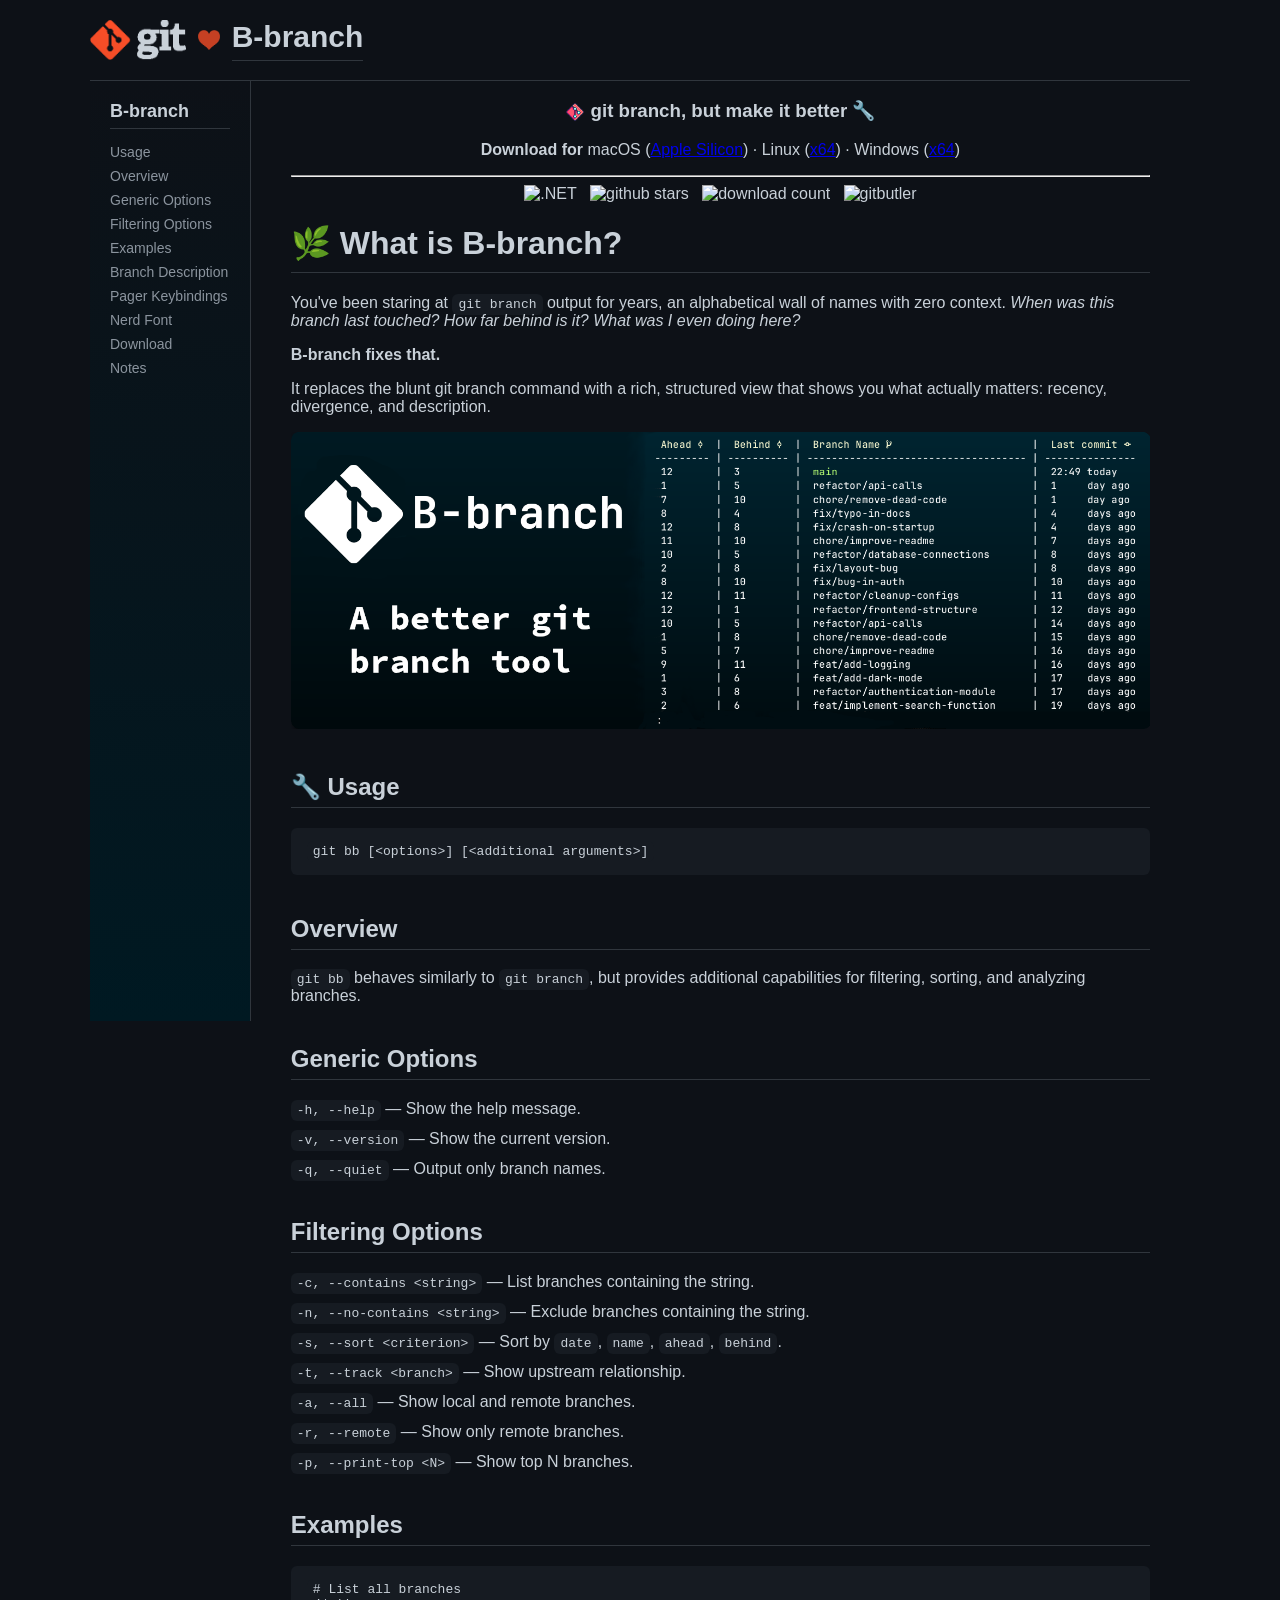
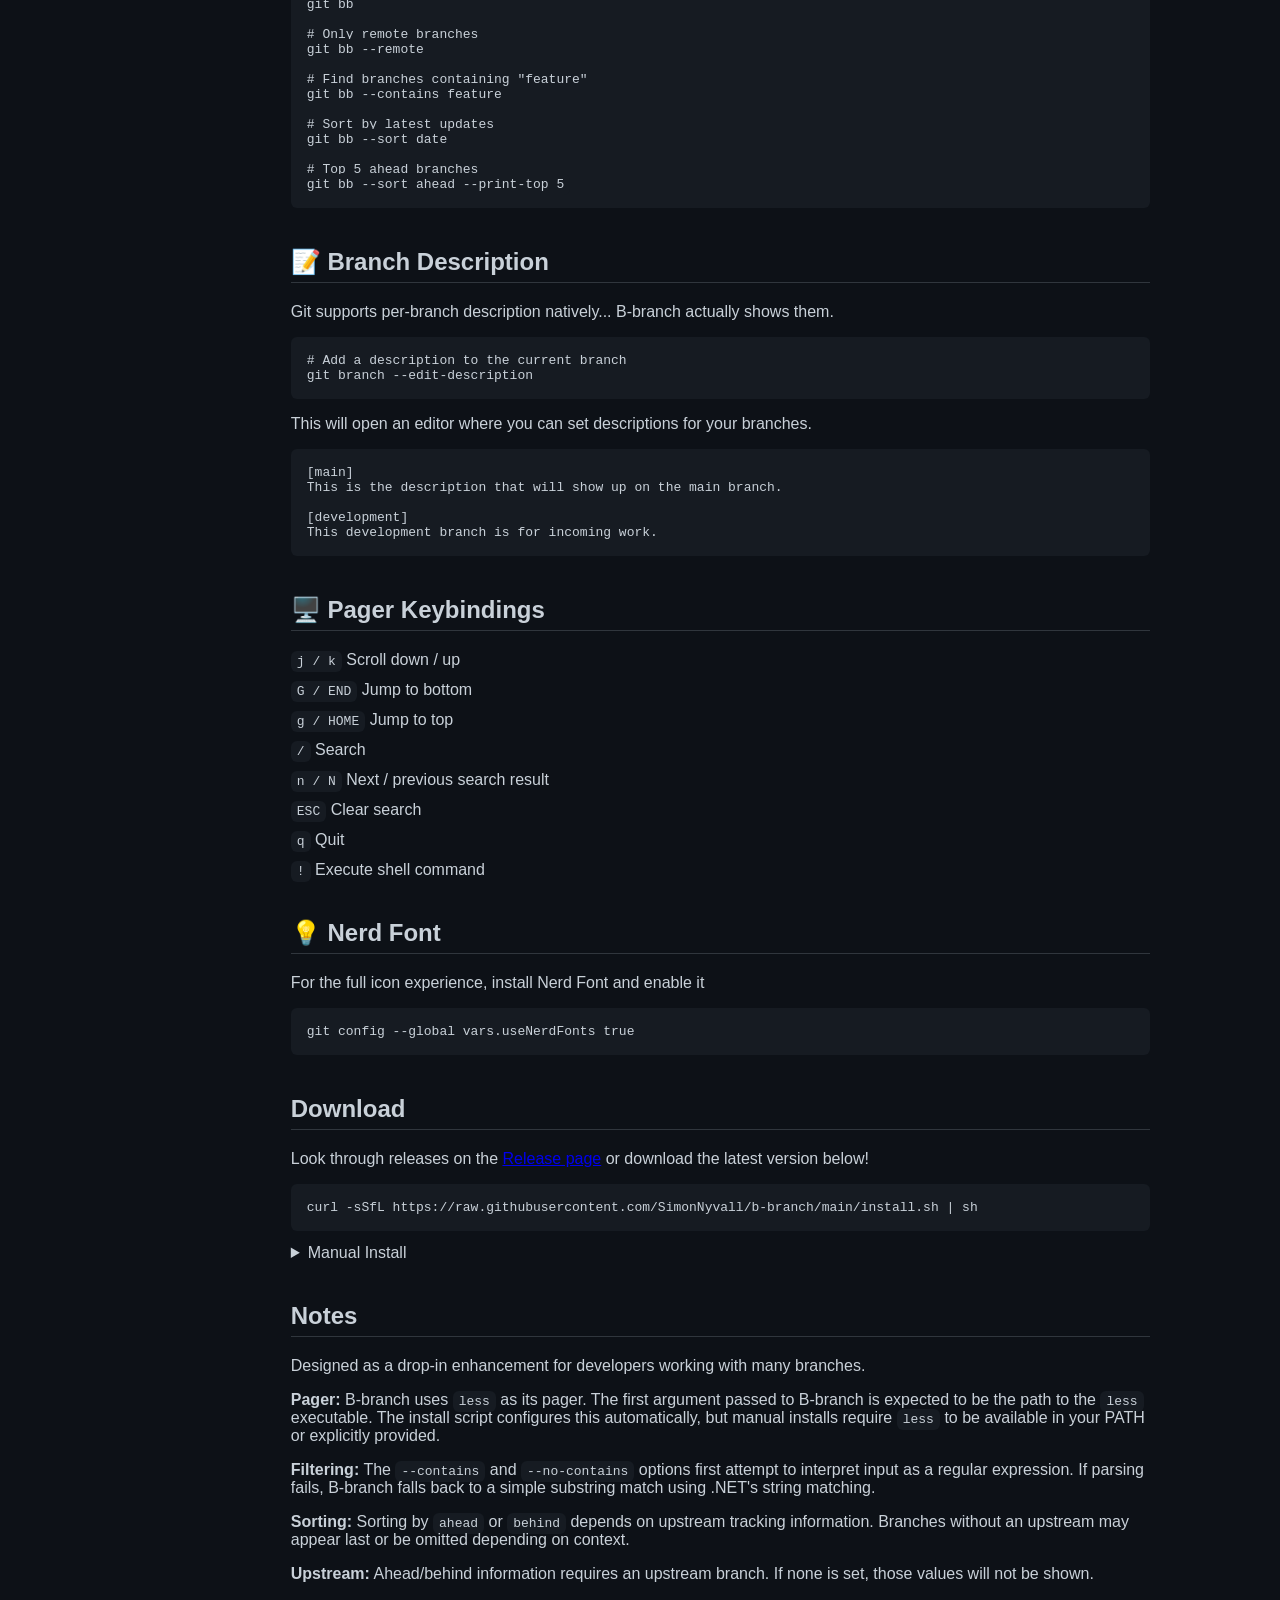
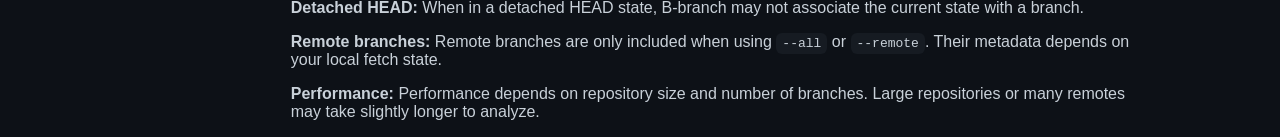
==== docs/index.html @ abdf4250 "fix: pages location" ====
<!doctype html>
<html lang="en">
  <head>
    <meta charset="UTF-8" />
    <title>B-branch Documentation</title>
    <meta name="viewport" content="width=device-width, initial-scale=1.0" />
    <link rel="stylesheet" href="styles.css" />
    <link rel="icon" href="../images/git-logo.ico" type="image/x-icon" />
  </head>

  <body>
    <div class="wrapper">
      <div class="banner">
        <div class="wrapper banner-inner">
          <img
            class="logo"
            src="../images/git-doc-logo.png"
            alt="Git Docs Logo"
          />
          <img class="heart" src="../images/heart.png" alt="Heart" />
          <h2 class="title">B-branch</h2>
        </div>
      </div>

      <div class="container">
        <!-- Sidebar -->
        <div class="sidebar">
          <h2>B-branch</h2>
          <a href="#usage">Usage</a>
          <a href="#overview">Overview</a>
          <a href="#generic">Generic Options</a>
          <a href="#filtering">Filtering Options</a>
          <a href="#examples">Examples</a>
          <a href="#branch-description">Branch Description</a>
          <a href="#pager-keybindings">Pager Keybindings</a>
          <a href="#nerd-font">Nerd Font</a>
          <a href="#download">Download</a>
          <a href="#notes">Notes</a>
        </div>

        <!-- Main Content -->
        <div class="content">
          <h3 align="center">
            <img
              width="20px"
              src="../images/mini-git-logo.png"
              style="vertical-align: middle"
            />
            git branch, <strong>but make it better</strong> 🔧
          </h3>
          <p align="center">
            <strong>Download for</strong> macOS (<a
              href="https://github.com/SimonNyvall/B-branch/releases"
              >Apple Silicon</a
            >) · Linux (<a
              href="https://github.com/SimonNyvall/B-branch/releases"
              >x64</a
            >) · Windows (<a
              href="https://github.com/SimonNyvall/B-branch/releases"
              >x64</a
            >)
          </p>

          <div align="center">
            <hr />
            <img
              src="https://img.shields.io/github/actions/workflow/status/SimonNyvall/B-branch/build-test.yml?style=flat&logoColor=white&label=last%20merge%20build&color=green"
              alt=".NET"
            />&nbsp;&nbsp;
            <img
              src="https://img.shields.io/github/stars/SimonNyvall/B-branch?style=flat&color=yellow"
              alt="github stars"
            />&nbsp;&nbsp;
            <img
              src="https://img.shields.io/github/downloads/SimonNyvall/B-branch/total?style=flat&logo=Github&color=blue"
              alt="download count"
            />&nbsp;&nbsp
            <img
              src="https://img.shields.io/badge/GitButler-%23B9F4F2?logo=data%3Aimage%2Fsvg%2Bxml%3Bbase64%[base64]%[base64]%2BCjxzdG9wIG9mZnNldD0iMSIvPgo8L3JhZGlhbEdyYWRpZW50Pgo8L2RlZnM%2BCjwvc3ZnPgo%3D"
              alt="gitbutler"
            />
          </div>

          <h1>🌿 What is B-branch?</h1>
          <p>
            You've been staring at <code>git branch</code> output for years, an
            alphabetical wall of names with zero context.
            <em
              >When was this branch last touched? How far behind is it? What was
              I even doing here?</em
            >
          </p>
          <p><strong>B-branch fixes that.</strong></p>
          <p>
            It replaces the blunt git branch command with a rich, structured
            view that shows you what actually matters: recency, divergence, and
            description.
          </p>
          <img src="../images/banner2.png" class="max-width" />
          <h2 id="usage">🔧 Usage</h2>
          <pre><code>git bb [&lt;options&gt;] [&lt;additional arguments&gt;]</code></pre>

          <h2 id="overview">Overview</h2>
          <p>
            <code>git bb</code> behaves similarly to <code>git branch</code>,
            but provides additional capabilities for filtering, sorting, and
            analyzing branches.
          </p>

          <h2 id="generic">Generic Options</h2>

          <div class="option">
            <code>-h, --help</code> — Show the help message.
          </div>
          <div class="option">
            <code>-v, --version</code> — Show the current version.
          </div>
          <div class="option">
            <code>-q, --quiet</code> — Output only branch names.
          </div>

          <h2 id="filtering">Filtering Options</h2>

          <div class="option">
            <code>-c, --contains &lt;string&gt;</code> — List branches
            containing the string.
          </div>
          <div class="option">
            <code>-n, --no-contains &lt;string&gt;</code> — Exclude branches
            containing the string.
          </div>
          <div class="option">
            <code>-s, --sort &lt;criterion&gt;</code> — Sort by
            <code>date</code>, <code>name</code>, <code>ahead</code>,
            <code>behind</code>.
          </div>
          <div class="option">
            <code>-t, --track &lt;branch&gt;</code> — Show upstream
            relationship.
          </div>
          <div class="option">
            <code>-a, --all</code> — Show local and remote branches.
          </div>
          <div class="option">
            <code>-r, --remote</code> — Show only remote branches.
          </div>
          <div class="option">
            <code>-p, --print-top &lt;N&gt;</code> — Show top N branches.
          </div>

          <h2 id="examples">Examples</h2>

          <pre><code># List all branches
git bb

# Only remote branches
git bb --remote

# Find branches containing "feature"
git bb --contains feature

# Sort by latest updates
git bb --sort date

# Top 5 ahead branches
git bb --sort ahead --print-top 5
</code></pre>

          <h2 id="branch-description">📝 Branch Description</h2>
          <p>
            Git supports per-branch description natively... B-branch actually
            shows them.
          </p>
          <pre>
# Add a description to the current branch
git branch --edit-description</pre
          >

          <p>
            This will open an editor where you can set descriptions for your
            branches.
          </p>

          <pre>
[main]
This is the description that will show up on the main branch.

[development]
This development branch is for incoming work.</pre
          >

          <h2 id="pager-keybindings">🖥️ Pager Keybindings</h2>
          <div class="option"><code>j / k</code> Scroll down / up</div>
          <div class="option"><code>G / END</code> Jump to bottom</div>
          <div class="option"><code>g / HOME</code> Jump to top</div>
          <div class="option"><code>/</code> Search</div>
          <div class="option">
            <code>n / N</code> Next / previous search result
          </div>
          <div class="option"><code>ESC</code> Clear search</div>
          <div class="option"><code>q</code> Quit</div>
          <div class="option"><code>!</code> Execute shell command</div>

          <h2 id="nerd-font">💡 Nerd Font</h2>
          <p>For the full icon experience, install Nerd Font and enable it</p>
          <pre>git config --global vars.useNerdFonts true</pre>

          <h2 id="download">Download</h2>

          <p>
            Look through releases on the
            <a href="https://github.com/SimonNyvall/B-branch/releases"
              >Release page</a
            >
            or download the latest version below!
          </p>

          <pre>
curl -sSfL https://raw.githubusercontent.com/SimonNyvall/b-branch/main/install.sh | sh
</pre
          >

          <details class="docs-details">
            <summary>Manual Install</summary>

            <h2>Pre-Installation Cleanup 🧹</h2>

            <p>
              Before reinstalling <strong>B-branch</strong>, follow these steps
              to remove previous configurations.
            </p>

            <ol>
              <li>
                <strong>Delete</strong> the <code>bin</code> directory:
                <ul>
                  <li>
                    <strong>Windows</strong>: Delete the
                    <code>b-branch</code> folder from
                    <code>C:\Users\&lt;user&gt;\AppData\Local\bin\</code>
                  </li>
                  <li><strong>Unix</strong>: Run the following command:</li>
                </ul>

                <pre><code>sudo rm -rf /usr/local/bin/b-branch</code></pre>
              </li>

              <li>
                Remove Git Alias:
                <ul>
                  <li>
                    <strong>Open</strong> the git config file (<code
                      >~/.gitconfig</code
                    >
                    or <code>%USERPROFILE%\.gitconfig</code>)
                  </li>
                  <li>
                    <strong>Delete</strong> the lines for the
                    <strong>bb</strong> alias
                  </li>
                </ul>
              </li>
            </ol>

            <h2>Manual Install</h2>

            <ol>
              <li><strong>Download</strong> the binary for your system.</li>

              <li>
                <strong>Unzip</strong> the file:
                <pre><code>unzip b-branch-&lt;arch&gt;.zip</code></pre>
              </li>

              <li>
                <strong>Move</strong> the directory to your <code>bin</code>.
              </li>
            </ol>

            <div class="note">
              <strong>Note:</strong> <code>&lt;arch&gt;</code> refers to the
              architecture of the downloaded binary.
            </div>

            <h2>Windows 🪟</h2>

            <div class="note">
              <strong>Note:</strong> Replace <code>&lt;user&gt;</code> with your
              username.
            </div>

            <ul>
              <li>
                <strong>Move</strong> the folder:
                <pre><code>move "C:\b-branch-&lt;arch&gt;" "C:\Users\&lt;user&gt;\AppData\Local\bin\b-branch"</code></pre>
              </li>

              <li>
                <strong>Link</strong> to Git:
                <pre><code>git config --global alias.bb '!f() { /c/Users/&lt;user&gt;/AppData/Local/B-branch/CLI.exe "$@"; }; f'</code></pre>
              </li>
            </ul>

            <h2>Unix 🐧 🍎</h2>

            <ul>
              <li>
                <strong>Move</strong> the directory:
                <pre><code>sudo mv b-branch-&lt;arch&gt; /usr/local/bin/b-branch</code></pre>
              </li>

              <li>
                <strong>Link</strong> to Git:
                <pre><code>git config --global alias.bb '!bash -c '\''"'/usr/local/bin/b-branch/CLI'" "$@"'\'' bash'</code></pre>
              </li>
            </ul>
          </details>

          <h2 id="notes">Notes</h2>
          <p>
            Designed as a drop-in enhancement for developers working with many
            branches.
          </p>

          <p>
            <strong>Pager:</strong> B-branch uses <code>less</code> as its
            pager. The first argument passed to B-branch is expected to be the
            path to the <code>less</code> executable. The install script
            configures this automatically, but manual installs require
            <code>less</code> to be available in your PATH or explicitly
            provided.
          </p>

          <p>
            <strong>Filtering:</strong> The <code>--contains</code> and
            <code>--no-contains</code> options first attempt to interpret input
            as a regular expression. If parsing fails, B-branch falls back to a
            simple substring match using .NET's string matching.
          </p>

          <p>
            <strong>Sorting:</strong> Sorting by <code>ahead</code> or
            <code>behind</code> depends on upstream tracking information.
            Branches without an upstream may appear last or be omitted depending
            on context.
          </p>

          <p>
            <strong>Upstream:</strong> Ahead/behind information requires an
            upstream branch. If none is set, those values will not be shown.
          </p>

          <p>
            <strong>Detached HEAD:</strong> When in a detached HEAD state,
            B-branch may not associate the current state with a branch.
          </p>

          <p>
            <strong>Remote branches:</strong> Remote branches are only included
            when using <code>--all</code> or <code>--remote</code>. Their
            metadata depends on your local fetch state.
          </p>

          <p>
            <strong>Performance:</strong> Performance depends on repository size
            and number of branches. Large repositories or many remotes may take
            slightly longer to analyze.
          </p>
        </div>
      </div>
    </div>
  </body>
</html>
---- docs/styles.css ----
/* Color theme */
:root {
    --bg: #0d1117;
    --panel: #161b22;
    --text: #c9d1d9;
    --muted: #8b949e;
    --border: #30363d;
    --accent: #58a6ff;
}

/* Layout */
body {
    margin: 0;
    font-family: -apple-system, BlinkMacSystemFont, "Segoe UI", Helvetica, Arial, sans-serif;
    background: var(--bg);
    color: var(--text);
    display: flex;
}

/* Sidebar */
.sidebar {
    width: 260px;
    height: 100vh;
    position: sticky;
    top: 0;
    background: linear-gradient(
    0deg,
    #001922,
    #0d1117
);
    border-right: 1px solid var(--border);
    padding: 20px;
}

.banner {
    height: 80px;
    width: 100%;
    border-bottom: 1px solid #30363d;
}

.banner-inner {
    display: flex;
    align-items: center;
    gap: 12px;
    height: 80px;
}

/* Logo (keep aspect ratio) */
.logo {
    height: 40px;
    width: auto;
}

/* Heart icon */
.heart {
    height: 20px;
    width: auto;
    opacity: 0.8;
}

/* Title */
.title {
    font-size: 30px;
    font-weight: 600;
    margin: 0;
    color: #c9d1d9;
}

.wrapper {
    max-width: 1100px;
    margin: auto;
}

.max-width {
    width: 100%;
}

.container {
    display: flex;
}

.sidebar h2 {
    margin-top: 0;
    font-size: 18px;
}

.sidebar a {
    display: block;
    color: var(--muted);
    text-decoration: none;
    margin: 8px 0;
    font-size: 14px;
    transition: color 0.2s ease;
}

.sidebar a:hover {
    color: var(--accent);
}

/* Content */
.content {
    max-width: 900px;
    padding: 0 40px 0 40px;
}

/* Typography */
h1 {
    font-size: 32px;
    border-bottom: 1px solid var(--border);
    padding-bottom: 10px;
}

h2 {
    margin-top: 40px;
    border-bottom: 1px solid var(--border);
    padding-bottom: 6px;
}

/* Code blocks */
code {
    background: var(--panel);
    padding: 3px 6px;
    border-radius: 6px;
    font-family: monospace;
}

pre {
    background: var(--panel);
    padding: 16px;
    border-radius: 6px;
    overflow-x: auto;
}

/* Options */
.option {
    margin-bottom: 12px;
}
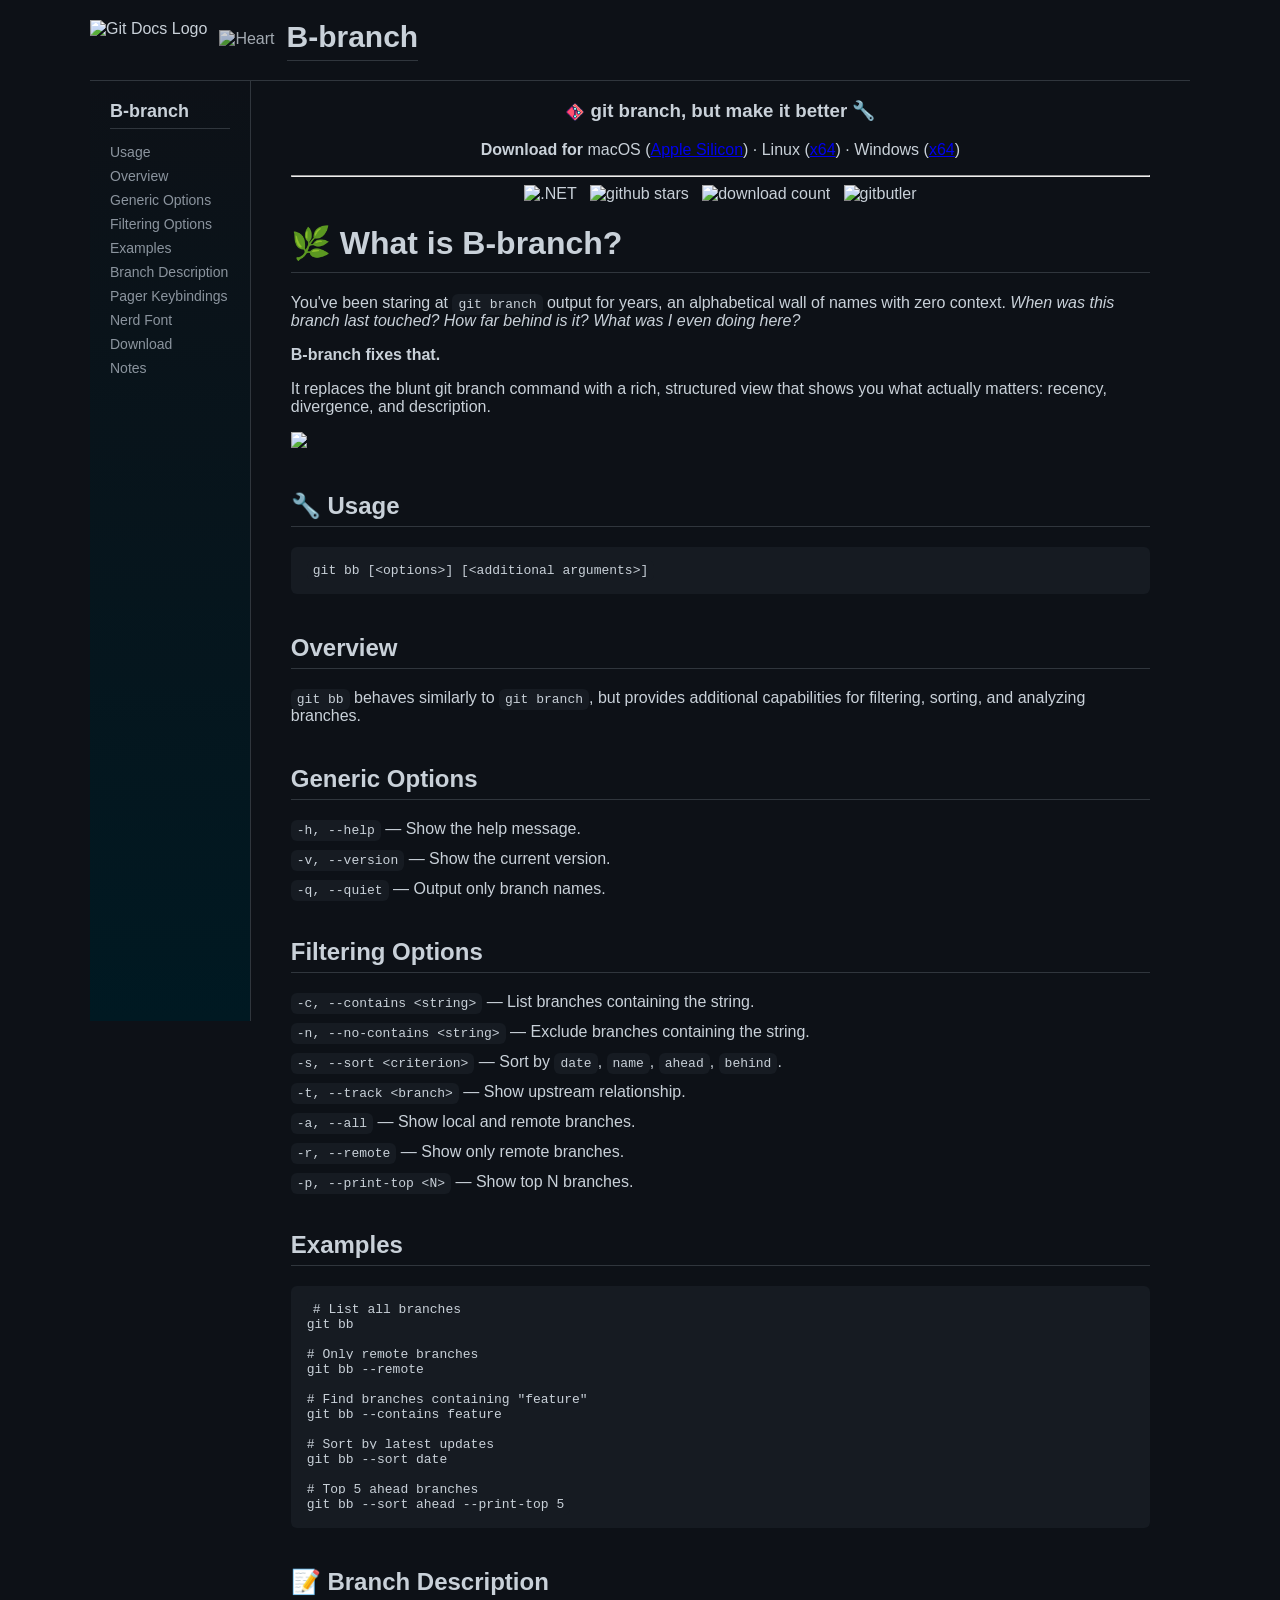
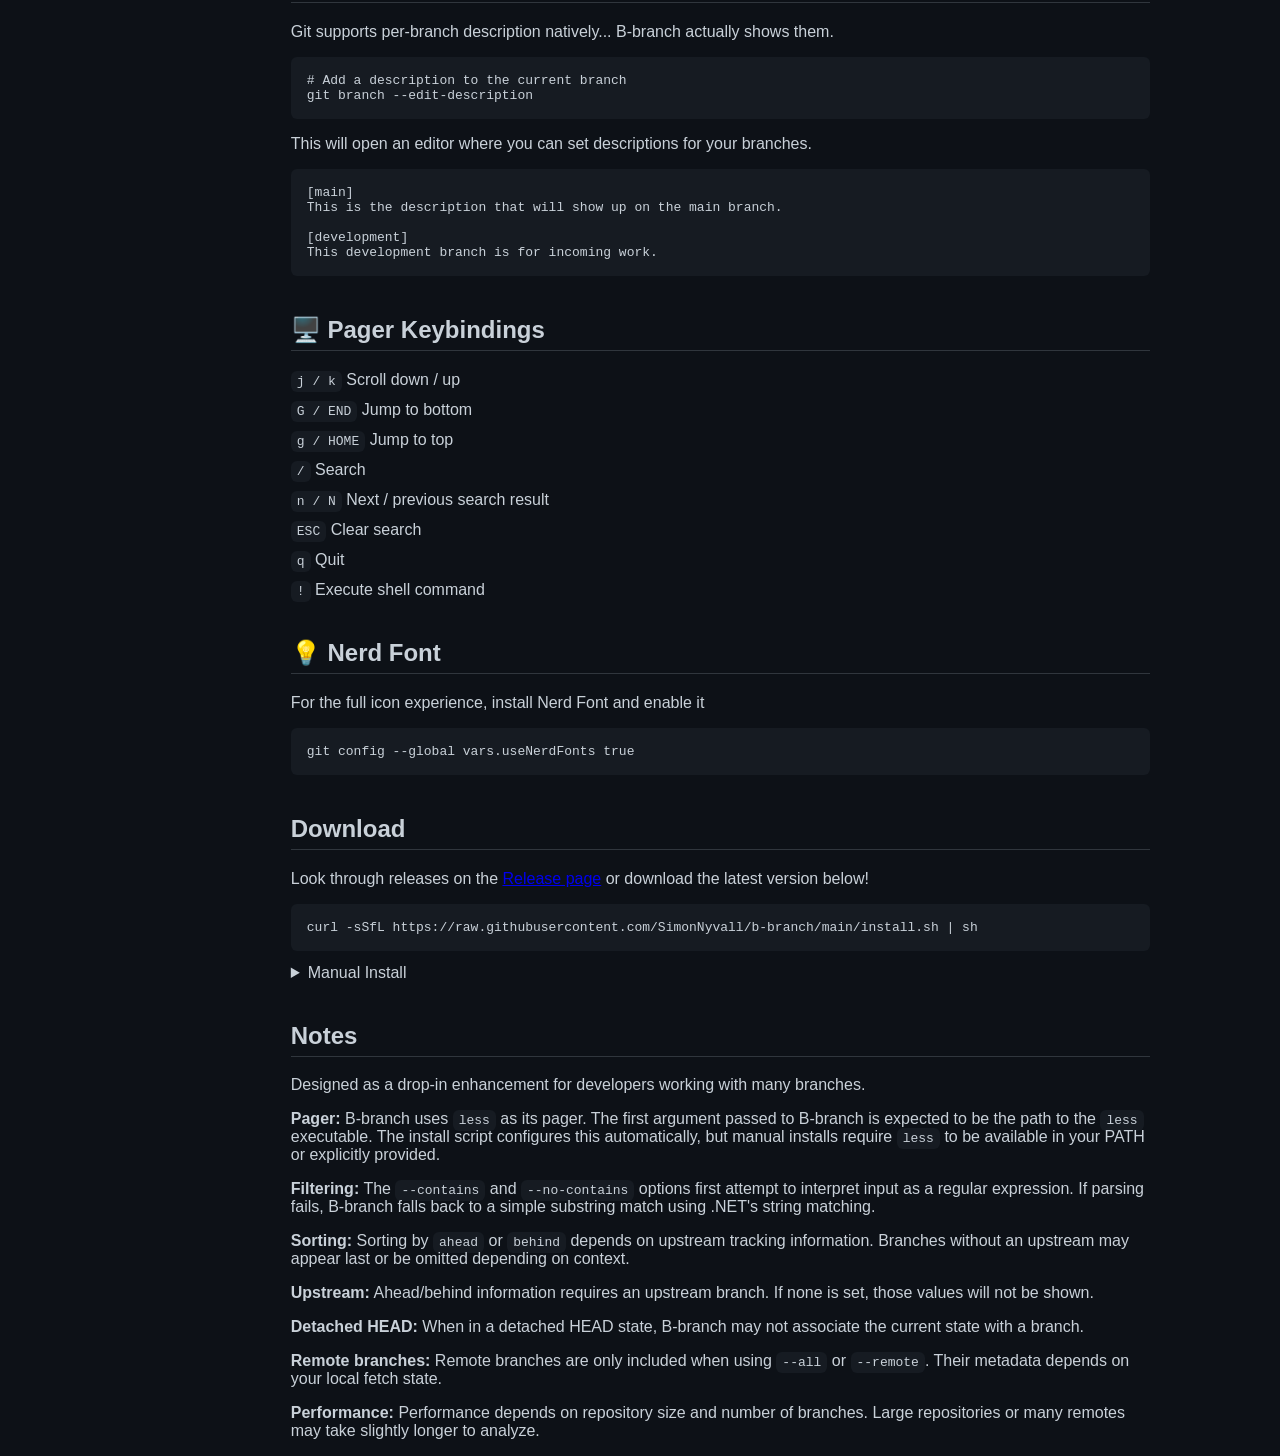
==== commit d043036a: "fix: site urls" ====
--- a/docs/index.html
+++ b/docs/index.html
@@ -5,7 +5,7 @@
     <title>B-branch Documentation</title>
     <meta name="viewport" content="width=device-width, initial-scale=1.0" />
     <link rel="stylesheet" href="styles.css" />
-    <link rel="icon" href="../images/git-logo.ico" type="image/x-icon" />
+    <link rel="icon" href="https://raw.githubusercontent.com/SimonNyvall/B-branch/refs/heads/main/images/git-logo.ico" type="image/x-icon" />
   </head>
 
   <body>
@@ -14,10 +14,10 @@
         <div class="wrapper banner-inner">
           <img
             class="logo"
-            src="../images/git-doc-logo.png"
+            src="https://raw.githubusercontent.com/SimonNyvall/B-branch/refs/heads/main/images/git-doc-logo.png"
             alt="Git Docs Logo"
           />
-          <img class="heart" src="../images/heart.png" alt="Heart" />
+          <img class="heart" src="https://raw.githubusercontent.com/SimonNyvall/B-branch/refs/heads/main/images/heart.png" alt="Heart" />
           <h2 class="title">B-branch</h2>
         </div>
       </div>
@@ -96,7 +96,7 @@
             view that shows you what actually matters: recency, divergence, and
             description.
           </p>
-          <img src="../images/banner2.png" class="max-width" />
+          <img src="https://raw.githubusercontent.com/SimonNyvall/B-branch/refs/heads/main/images/banner2.png" class="max-width" />
           <h2 id="usage">🔧 Usage</h2>
           <pre><code>git bb [&lt;options&gt;] [&lt;additional arguments&gt;]</code></pre>
 
